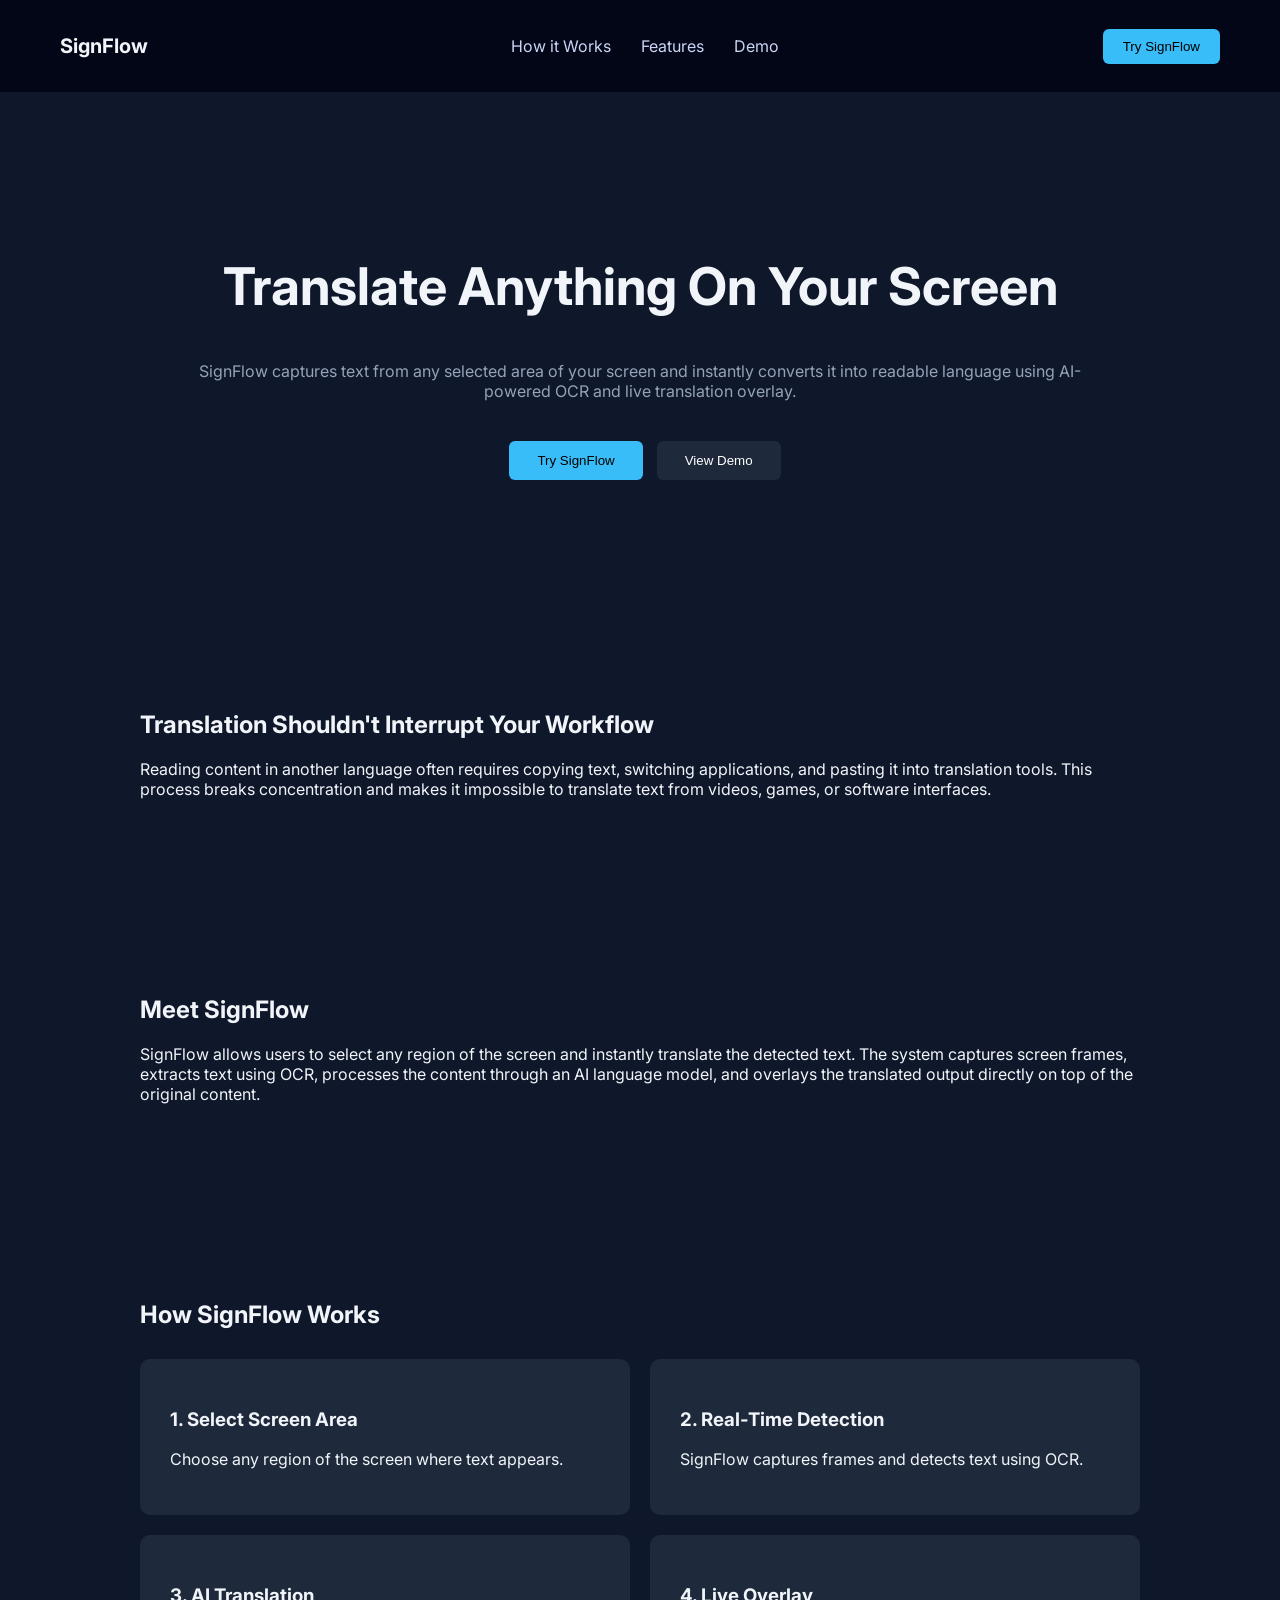
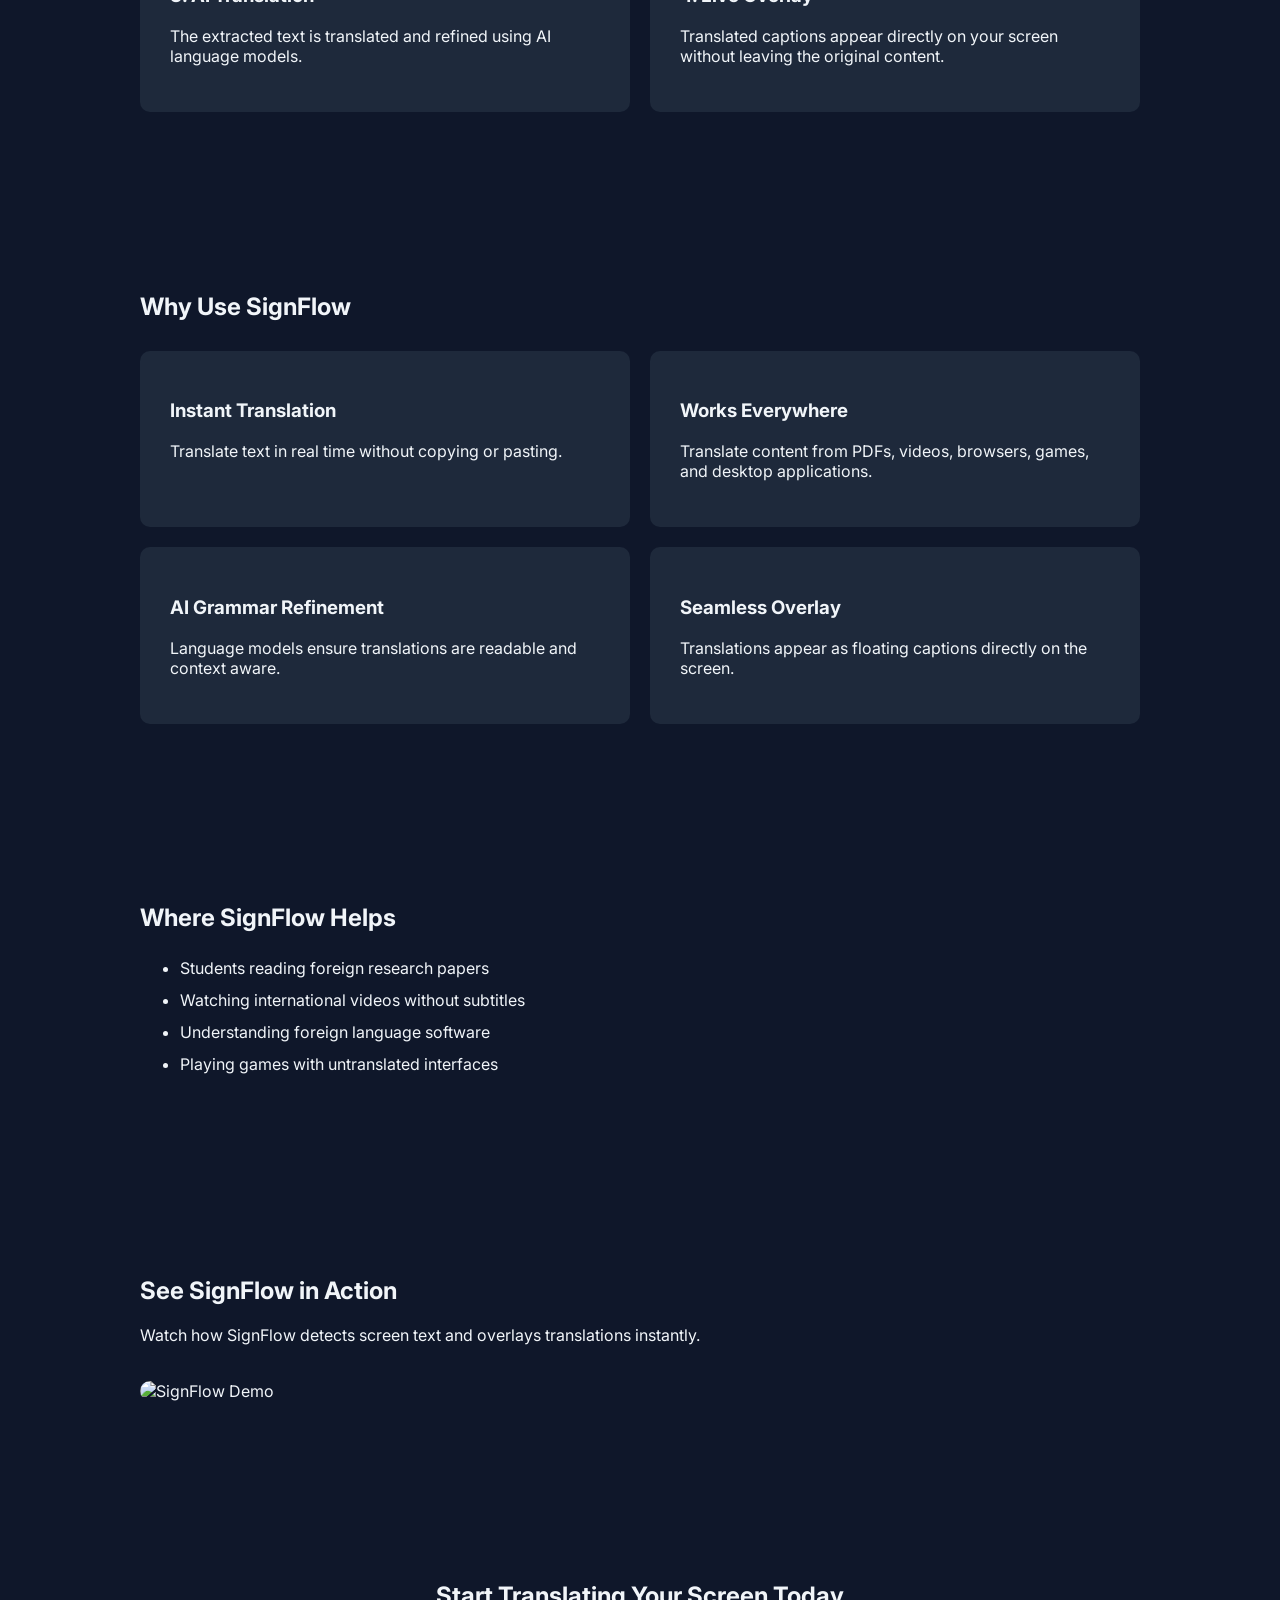
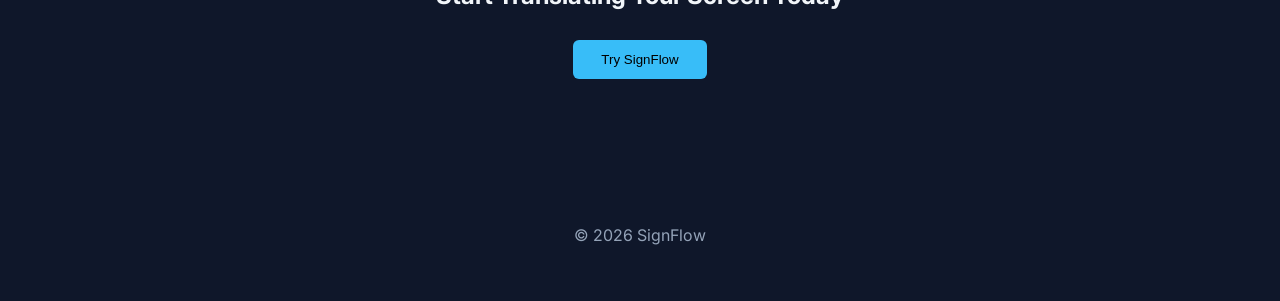
==== index.html @ b6eace69 "initial commit" ====
<!DOCTYPE html>
<html lang="en">

<head>

<meta charset="UTF-8">
<meta name="viewport" content="width=device-width, initial-scale=1.0">

<title>SignFlow | Screen Translation AI</title>

<link rel="stylesheet" href="style.css">

<link href="https://fonts.googleapis.com/css2?family=Inter:wght@300;400;600;700&display=swap" rel="stylesheet">

</head>

<body>

<!-- NAVBAR -->

<nav class="navbar">

<div class="logo">
SignFlow
</div>

<ul class="nav-links">

<li><a href="#how">How it Works</a></li>
<li><a href="#features">Features</a></li>
<li><a href="#demo">Demo</a></li>

</ul>

<button class="cta-nav">
Try SignFlow
</button>

</nav>



<!-- HERO -->

<section class="hero">

<h1>
Translate Anything On Your Screen
</h1>

<p>
SignFlow captures text from any selected area of your screen
and instantly converts it into readable language using
AI-powered OCR and live translation overlay.
</p>

<div class="hero-buttons">

<button class="primary-btn">
Try SignFlow
</button>

<button class="secondary-btn">
View Demo
</button>

</div>

</section>



<!-- PROBLEM -->

<section class="problem">

<h2>
Translation Shouldn't Interrupt Your Workflow
</h2>

<p>
Reading content in another language often requires copying text,
switching applications, and pasting it into translation tools.
This process breaks concentration and makes it impossible to
translate text from videos, games, or software interfaces.
</p>

</section>



<!-- SOLUTION -->

<section class="solution">

<h2>
Meet SignFlow
</h2>

<p>
SignFlow allows users to select any region of the screen and
instantly translate the detected text. The system captures
screen frames, extracts text using OCR, processes the content
through an AI language model, and overlays the translated
output directly on top of the original content.
</p>

</section>



<!-- HOW IT WORKS -->

<section id="how" class="workflow">

<h2>
How SignFlow Works
</h2>

<div class="workflow-grid">

<div class="card">

<h3>
1. Select Screen Area
</h3>

<p>
Choose any region of the screen where text appears.
</p>

</div>

<div class="card">

<h3>
2. Real-Time Detection
</h3>

<p>
SignFlow captures frames and detects text using OCR.
</p>

</div>

<div class="card">

<h3>
3. AI Translation
</h3>

<p>
The extracted text is translated and refined using
AI language models.
</p>

</div>

<div class="card">

<h3>
4. Live Overlay
</h3>

<p>
Translated captions appear directly on your screen
without leaving the original content.
</p>

</div>

</div>

</section>



<!-- FEATURES -->

<section id="features" class="features">

<h2>
Why Use SignFlow
</h2>

<div class="features-grid">

<div class="feature-card">

<h3>
Instant Translation
</h3>

<p>
Translate text in real time without copying or pasting.
</p>

</div>

<div class="feature-card">

<h3>
Works Everywhere
</h3>

<p>
Translate content from PDFs, videos, browsers,
games, and desktop applications.
</p>

</div>

<div class="feature-card">

<h3>
AI Grammar Refinement
</h3>

<p>
Language models ensure translations are readable
and context aware.
</p>

</div>

<div class="feature-card">

<h3>
Seamless Overlay
</h3>

<p>
Translations appear as floating captions
directly on the screen.
</p>

</div>

</div>

</section>



<!-- USE CASES -->

<section class="usecases">

<h2>
Where SignFlow Helps
</h2>

<ul>

<li>Students reading foreign research papers</li>

<li>Watching international videos without subtitles</li>

<li>Understanding foreign language software</li>

<li>Playing games with untranslated interfaces</li>

</ul>

</section>



<!-- DEMO -->

<section id="demo" class="demo">

<h2>
See SignFlow in Action
</h2>

<p>
Watch how SignFlow detects screen text and overlays
translations instantly.
</p>

<img src="assets/demo.gif" alt="SignFlow Demo">

</section>



<!-- CTA -->

<section class="cta">

<h2>
Start Translating Your Screen Today
</h2>

<button class="primary-btn">
Try SignFlow
</button>

</section>



<!-- FOOTER -->

<footer>

<p>
© 2026 SignFlow
</p>

</footer>


<script src="script.js"></script>

</body>
</html>
---- style.css ----
body{

margin:0;
font-family:Inter;
background:#0f172a;
color:#f1f5f9;

}


.navbar{

display:flex;
justify-content:space-between;
align-items:center;
padding:20px 60px;
background:#020617;

}


.logo{

font-weight:700;
font-size:20px;

}


.nav-links{

display:flex;
gap:30px;
list-style:none;

}


.nav-links a{

text-decoration:none;
color:#cbd5f5;

}


.cta-nav{

background:#38bdf8;
border:none;
padding:10px 20px;
border-radius:6px;

}


.hero{

text-align:center;
padding:120px 20px;
max-width:900px;
margin:auto;

}


.hero h1{

font-size:52px;

}


.hero p{

color:#94a3b8;
margin-top:20px;

}


.hero-buttons{

margin-top:30px;

}


.primary-btn{

background:#38bdf8;
border:none;
padding:12px 28px;
border-radius:6px;
margin:10px;
cursor:pointer;

}


.secondary-btn{

background:#1e293b;
border:none;
color:white;
padding:12px 28px;
border-radius:6px;

}


.problem,
.solution,
.workflow,
.features,
.usecases,
.demo,
.cta{

padding:80px 60px;
max-width:1000px;
margin:auto;

}


.workflow-grid,
.features-grid{

display:grid;
grid-template-columns:repeat(2,1fr);
gap:20px;
margin-top:30px;

}


.card,
.feature-card{

background:#1e293b;
padding:30px;
border-radius:10px;
transition:0.3s;

}


.card:hover,
.feature-card:hover{

transform:translateY(-8px);

}


.usecases ul{

line-height:2;

}


.demo img{

width:100%;
border-radius:10px;
margin-top:20px;

}


.cta{

text-align:center;

}


footer{

text-align:center;
padding:40px;
color:#94a3b8;

}
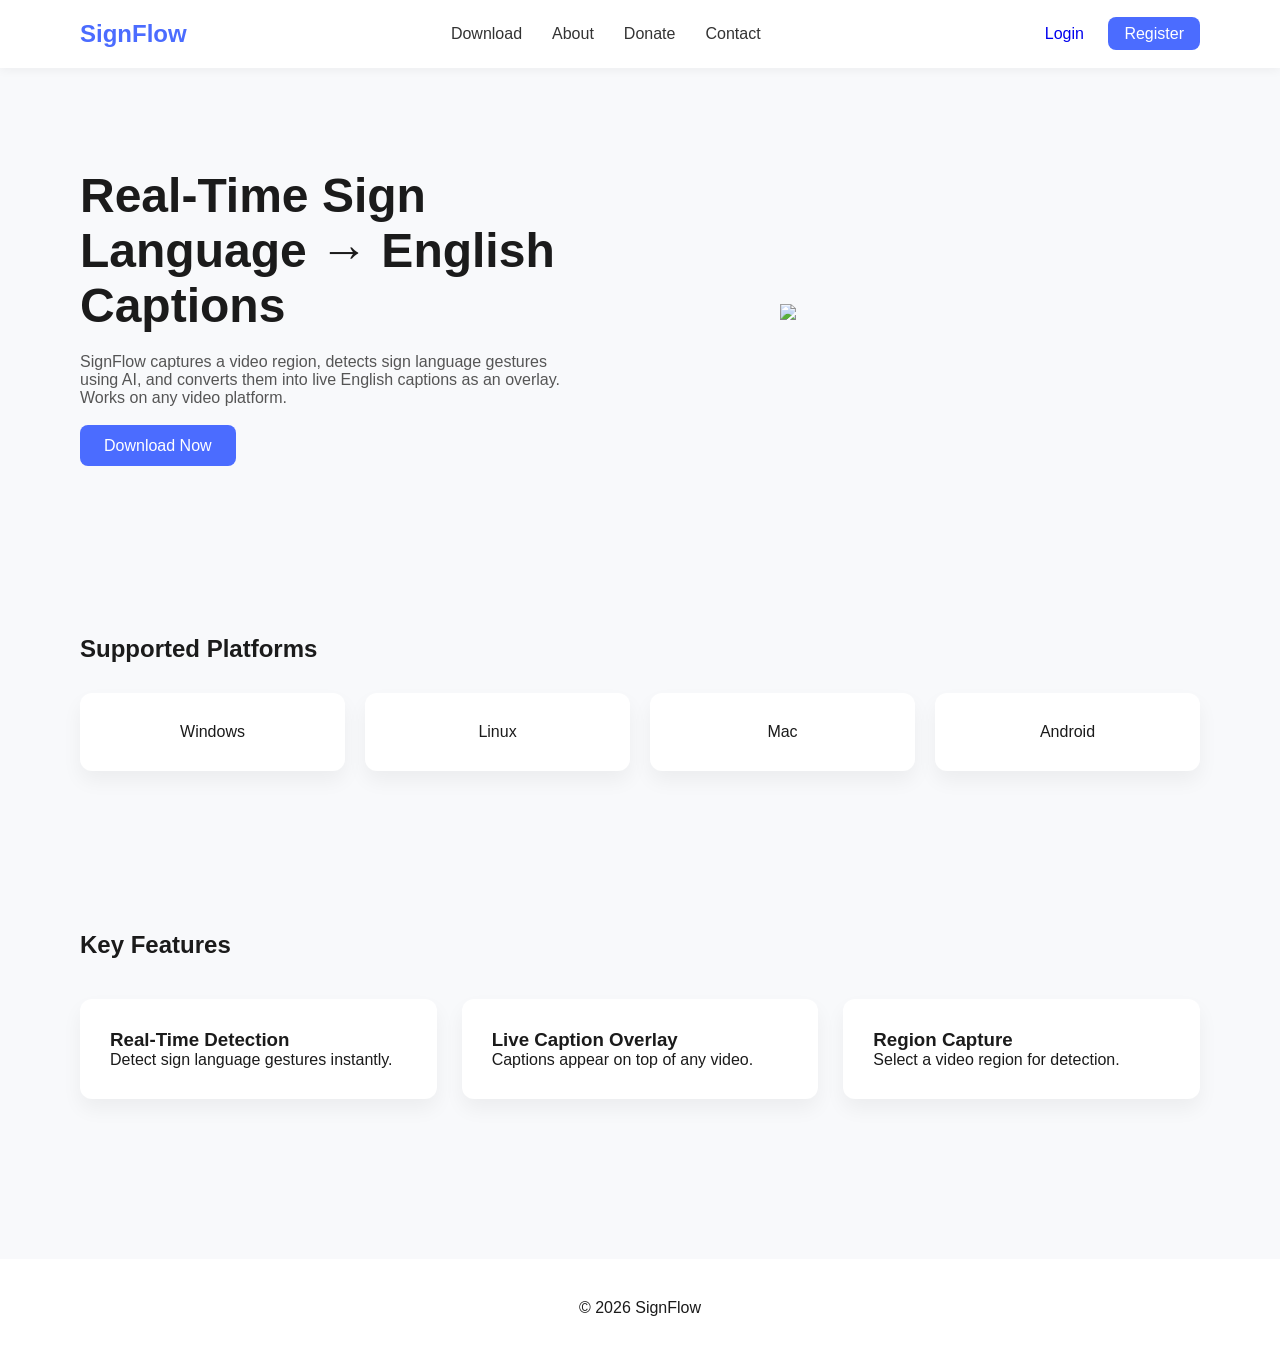
==== commit 0682620a: "updated theme" ====
--- a/index.html
+++ b/index.html
@@ -1,171 +1,100 @@
 <!DOCTYPE html>
-<html lang="en">
+<html>
 
 <head>
 
-<meta charset="UTF-8">
-<meta name="viewport" content="width=device-width, initial-scale=1.0">
-
-<title>SignFlow | Screen Translation AI</title>
+<title>SignFlow</title>
 
 <link rel="stylesheet" href="style.css">
-
-<link href="https://fonts.googleapis.com/css2?family=Inter:wght@300;400;600;700&display=swap" rel="stylesheet">
 
 </head>
 
 <body>
 
-<!-- NAVBAR -->
-
 <nav class="navbar">
 
-<div class="logo">
-SignFlow
-</div>
+<div class="logo">SignFlow</div>
 
 <ul class="nav-links">
 
-<li><a href="#how">How it Works</a></li>
-<li><a href="#features">Features</a></li>
-<li><a href="#demo">Demo</a></li>
+<li><a href="download.html">Download</a></li>
+<li><a href="about.html">About</a></li>
+<li><a href="donate.html">Donate</a></li>
+<li><a href="contact.html">Contact</a></li>
 
 </ul>
 
-<button class="cta-nav">
-Try SignFlow
-</button>
+<div class="auth-buttons">
+
+<a href="login.html">Login</a>
+<a class="register-btn" href="register.html">Register</a>
+
+</div>
 
 </nav>
 
 
-
-<!-- HERO -->
-
 <section class="hero">
 
-<h1>
-Translate Anything On Your Screen
-</h1>
+<div class="hero-text">
+
+<h1>Real-Time Sign Language → English Captions</h1>
 
 <p>
-SignFlow captures text from any selected area of your screen
-and instantly converts it into readable language using
-AI-powered OCR and live translation overlay.
+SignFlow captures a video region, detects sign language gestures using AI,
+and converts them into live English captions as an overlay.
+Works on any video platform.
 </p>
 
-<div class="hero-buttons">
+<a class="cta" href="download.html">Download Now</a>
 
-<button class="primary-btn">
-Try SignFlow
-</button>
+</div>
 
-<button class="secondary-btn">
-View Demo
-</button>
+<img src="assets/demo.gif">
+
+</section>
+
+
+<section class="section">
+
+<h2>Supported Platforms</h2>
+
+<div class="platform-grid">
+
+<div class="platform">Windows</div>
+<div class="platform">Linux</div>
+<div class="platform">Mac</div>
+<div class="platform">Android</div>
 
 </div>
 
 </section>
 
 
+<section class="section">
 
-<!-- PROBLEM -->
+<h2>Key Features</h2>
 
-<section class="problem">
-
-<h2>
-Translation Shouldn't Interrupt Your Workflow
-</h2>
-
-<p>
-Reading content in another language often requires copying text,
-switching applications, and pasting it into translation tools.
-This process breaks concentration and makes it impossible to
-translate text from videos, games, or software interfaces.
-</p>
-
-</section>
-
-
-
-<!-- SOLUTION -->
-
-<section class="solution">
-
-<h2>
-Meet SignFlow
-</h2>
-
-<p>
-SignFlow allows users to select any region of the screen and
-instantly translate the detected text. The system captures
-screen frames, extracts text using OCR, processes the content
-through an AI language model, and overlays the translated
-output directly on top of the original content.
-</p>
-
-</section>
-
-
-
-<!-- HOW IT WORKS -->
-
-<section id="how" class="workflow">
-
-<h2>
-How SignFlow Works
-</h2>
-
-<div class="workflow-grid">
+<div class="card-grid">
 
 <div class="card">
 
-<h3>
-1. Select Screen Area
-</h3>
-
-<p>
-Choose any region of the screen where text appears.
-</p>
+<h3>Real-Time Detection</h3>
+<p>Detect sign language gestures instantly.</p>
 
 </div>
 
 <div class="card">
 
-<h3>
-2. Real-Time Detection
-</h3>
-
-<p>
-SignFlow captures frames and detects text using OCR.
-</p>
+<h3>Live Caption Overlay</h3>
+<p>Captions appear on top of any video.</p>
 
 </div>
 
 <div class="card">
 
-<h3>
-3. AI Translation
-</h3>
-
-<p>
-The extracted text is translated and refined using
-AI language models.
-</p>
-
-</div>
-
-<div class="card">
-
-<h3>
-4. Live Overlay
-</h3>
-
-<p>
-Translated captions appear directly on your screen
-without leaving the original content.
-</p>
+<h3>Region Capture</h3>
+<p>Select a video region for detection.</p>
 
 </div>
 
@@ -174,145 +103,12 @@
 </section>
 
 
+<footer class="footer">
 
-<!-- FEATURES -->
-
-<section id="features" class="features">
-
-<h2>
-Why Use SignFlow
-</h2>
-
-<div class="features-grid">
-
-<div class="feature-card">
-
-<h3>
-Instant Translation
-</h3>
-
-<p>
-Translate text in real time without copying or pasting.
-</p>
-
-</div>
-
-<div class="feature-card">
-
-<h3>
-Works Everywhere
-</h3>
-
-<p>
-Translate content from PDFs, videos, browsers,
-games, and desktop applications.
-</p>
-
-</div>
-
-<div class="feature-card">
-
-<h3>
-AI Grammar Refinement
-</h3>
-
-<p>
-Language models ensure translations are readable
-and context aware.
-</p>
-
-</div>
-
-<div class="feature-card">
-
-<h3>
-Seamless Overlay
-</h3>
-
-<p>
-Translations appear as floating captions
-directly on the screen.
-</p>
-
-</div>
-
-</div>
-
-</section>
-
-
-
-<!-- USE CASES -->
-
-<section class="usecases">
-
-<h2>
-Where SignFlow Helps
-</h2>
-
-<ul>
-
-<li>Students reading foreign research papers</li>
-
-<li>Watching international videos without subtitles</li>
-
-<li>Understanding foreign language software</li>
-
-<li>Playing games with untranslated interfaces</li>
-
-</ul>
-
-</section>
-
-
-
-<!-- DEMO -->
-
-<section id="demo" class="demo">
-
-<h2>
-See SignFlow in Action
-</h2>
-
-<p>
-Watch how SignFlow detects screen text and overlays
-translations instantly.
-</p>
-
-<img src="assets/demo.gif" alt="SignFlow Demo">
-
-</section>
-
-
-
-<!-- CTA -->
-
-<section class="cta">
-
-<h2>
-Start Translating Your Screen Today
-</h2>
-
-<button class="primary-btn">
-Try SignFlow
-</button>
-
-</section>
-
-
-
-<!-- FOOTER -->
-
-<footer>
-
-<p>
-© 2026 SignFlow
-</p>
+<p>© 2026 SignFlow</p>
 
 </footer>
 
+</body>
 
-<script src="script.js"></script>
-
-</body>
 </html>
--- a/style.css
+++ b/style.css
@@ -1,186 +1,149 @@
-body{
-
+*{
 margin:0;
-font-family:Inter;
-background:#0f172a;
-color:#f1f5f9;
-
+padding:0;
+box-sizing:border-box;
+font-family:'Segoe UI',sans-serif;
 }
 
+body{
+background:#f8f9fb;
+color:#1b1b1b;
+}
 
 .navbar{
-
 display:flex;
 justify-content:space-between;
 align-items:center;
-padding:20px 60px;
-background:#020617;
-
+padding:20px 80px;
+background:white;
+box-shadow:0 2px 10px rgba(0,0,0,0.05);
 }
 
-
 .logo{
-
+font-size:24px;
 font-weight:700;
-font-size:20px;
-
+color:#4b6cff;
 }
 
-
 .nav-links{
-
 display:flex;
 gap:30px;
 list-style:none;
-
 }
 
-
 .nav-links a{
-
 text-decoration:none;
-color:#cbd5f5;
-
+color:#333;
+font-weight:500;
 }
 
-
-.cta-nav{
-
-background:#38bdf8;
-border:none;
-padding:10px 20px;
-border-radius:6px;
-
+.auth-buttons a{
+margin-left:20px;
+text-decoration:none;
 }
 
+.register-btn{
+background:#4b6cff;
+padding:8px 16px;
+color:white;
+border-radius:8px;
+}
 
 .hero{
-
-text-align:center;
-padding:120px 20px;
-max-width:900px;
-margin:auto;
-
+display:flex;
+justify-content:space-between;
+align-items:center;
+padding:100px 80px;
 }
 
-
-.hero h1{
-
-font-size:52px;
-
+.hero-text{
+max-width:500px;
 }
 
-
-.hero p{
-
-color:#94a3b8;
-margin-top:20px;
-
+.hero-text h1{
+font-size:48px;
+margin-bottom:20px;
 }
 
-
-.hero-buttons{
-
-margin-top:30px;
-
+.hero-text p{
+color:#555;
+margin-bottom:30px;
 }
 
-
-.primary-btn{
-
-background:#38bdf8;
-border:none;
-padding:12px 28px;
-border-radius:6px;
-margin:10px;
-cursor:pointer;
-
+.cta{
+background:#4b6cff;
+color:white;
+padding:12px 24px;
+border-radius:8px;
+text-decoration:none;
 }
 
-
-.secondary-btn{
-
-background:#1e293b;
-border:none;
-color:white;
-padding:12px 28px;
-border-radius:6px;
-
+.hero img{
+width:420px;
 }
 
-
-.problem,
-.solution,
-.workflow,
-.features,
-.usecases,
-.demo,
-.cta{
-
-padding:80px 60px;
-max-width:1000px;
-margin:auto;
-
+.section{
+padding:80px;
 }
 
-
-.workflow-grid,
-.features-grid{
-
+.platform-grid{
 display:grid;
-grid-template-columns:repeat(2,1fr);
+grid-template-columns:repeat(4,1fr);
 gap:20px;
 margin-top:30px;
-
 }
 
-
-.card,
-.feature-card{
-
-background:#1e293b;
+.platform{
+background:white;
 padding:30px;
-border-radius:10px;
-transition:0.3s;
-
+text-align:center;
+border-radius:12px;
+box-shadow:0 10px 20px rgba(0,0,0,0.05);
 }
 
-
-.card:hover,
-.feature-card:hover{
-
-transform:translateY(-8px);
-
+.card-grid{
+display:grid;
+grid-template-columns:repeat(3,1fr);
+gap:25px;
+margin-top:40px;
 }
 
-
-.usecases ul{
-
-line-height:2;
-
+.card{
+background:white;
+padding:30px;
+border-radius:12px;
+box-shadow:0 10px 20px rgba(0,0,0,0.05);
 }
 
-
-.demo img{
-
-width:100%;
-border-radius:10px;
-margin-top:20px;
-
+.footer{
+padding:40px;
+text-align:center;
+background:white;
+margin-top:80px;
 }
 
-
-.cta{
-
-text-align:center;
-
+.form-container{
+max-width:400px;
+margin:auto;
+padding:60px;
+background:white;
+border-radius:12px;
+box-shadow:0 10px 20px rgba(0,0,0,0.05);
 }
 
+input, textarea{
+width:100%;
+padding:12px;
+margin:10px 0;
+border:1px solid #ddd;
+border-radius:6px;
+}
 
-footer{
-
-text-align:center;
-padding:40px;
-color:#94a3b8;
-
+button{
+padding:12px;
+background:#4b6cff;
+color:white;
+border:none;
+border-radius:6px;
+cursor:pointer;
 }
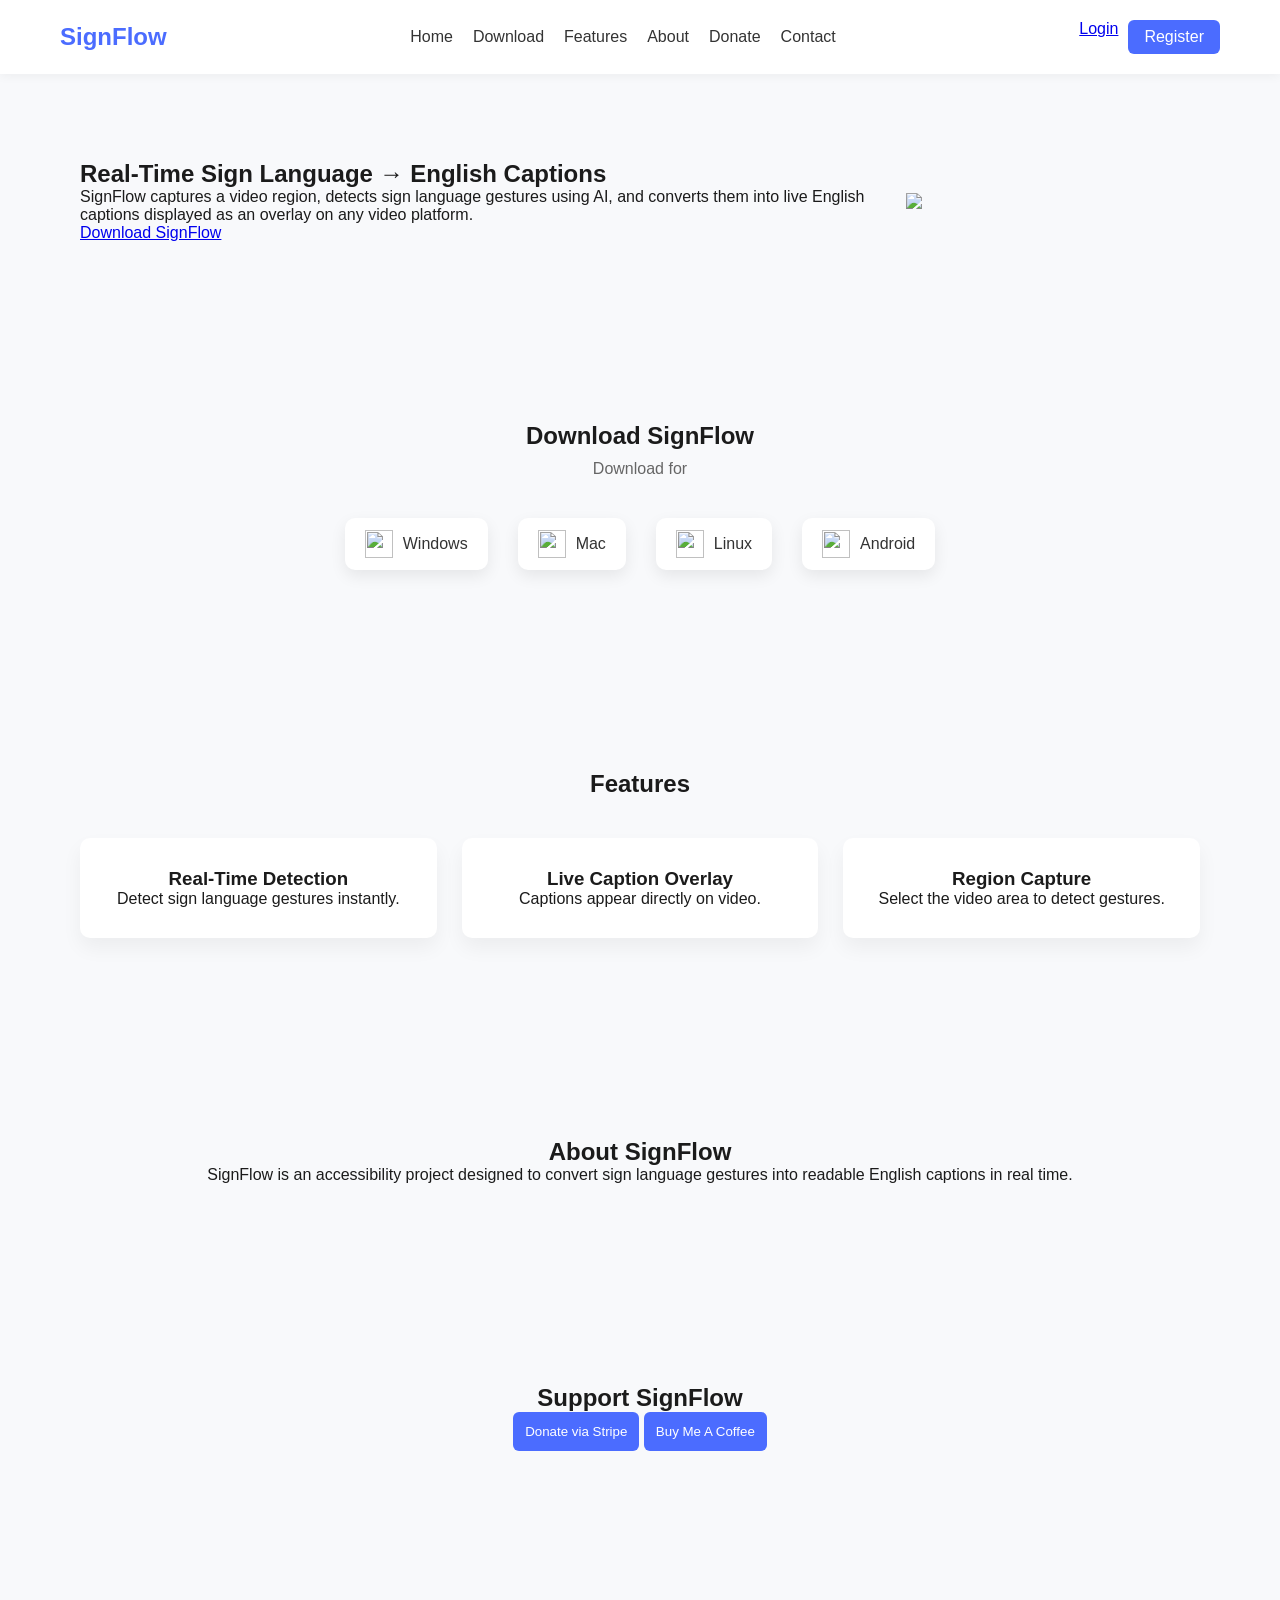
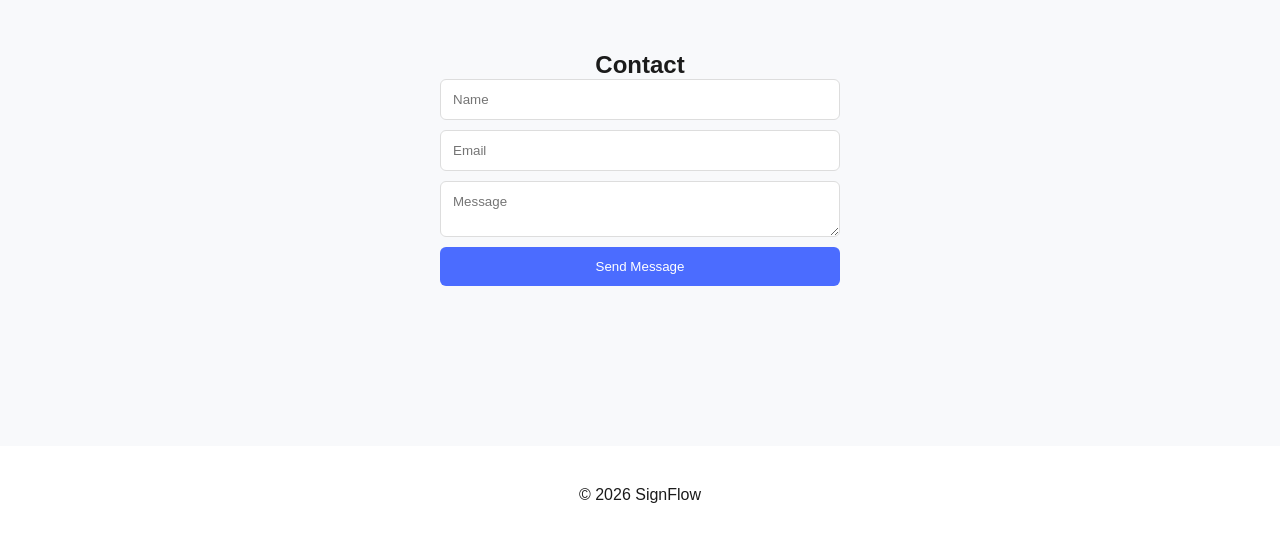
==== commit a24d1dbb: "minimal info" ====
--- a/index.html
+++ b/index.html
@@ -1,8 +1,11 @@
 <!DOCTYPE html>
-<html>
+<html lang="en">
 
 <head>
 
+<meta charset="UTF-8">
+<meta name="viewport" content="width=device-width, initial-scale=1.0">
+
 <title>SignFlow</title>
 
 <link rel="stylesheet" href="style.css">
@@ -17,24 +20,27 @@
 
 <ul class="nav-links">
 
-<li><a href="download.html">Download</a></li>
-<li><a href="about.html">About</a></li>
-<li><a href="donate.html">Donate</a></li>
-<li><a href="contact.html">Contact</a></li>
+<li><a href="#home">Home</a></li>
+<li><a href="#download">Download</a></li>
+<li><a href="#features">Features</a></li>
+<li><a href="#about">About</a></li>
+<li><a href="#donate">Donate</a></li>
+<li><a href="#contact">Contact</a></li>
 
 </ul>
 
 <div class="auth-buttons">
 
 <a href="login.html">Login</a>
-<a class="register-btn" href="register.html">Register</a>
+<a class="register-highlight" href="login.html">Register</a>
 
 </div>
 
 </nav>
 
 
-<section class="hero">
+
+<section id="home" class="hero">
 
 <div class="hero-text">
 
@@ -42,38 +48,69 @@
 
 <p>
 SignFlow captures a video region, detects sign language gestures using AI,
-and converts them into live English captions as an overlay.
-Works on any video platform.
+and converts them into live English captions displayed as an overlay
+on any video platform.
 </p>
 
-<a class="cta" href="download.html">Download Now</a>
-
-</div>
-
-<img src="assets/demo.gif">
-
-</section>
-
-
-<section class="section">
-
-<h2>Supported Platforms</h2>
-
-<div class="platform-grid">
-
-<div class="platform">Windows</div>
-<div class="platform">Linux</div>
-<div class="platform">Mac</div>
-<div class="platform">Android</div>
-
-</div>
-
-</section>
-
-
-<section class="section">
-
-<h2>Key Features</h2>
+<a class="cta" href="#download">Download SignFlow</a>
+
+</div>
+
+<img src="./assets/demo.gif">
+
+</section>
+
+
+
+<section id="download" class="section download-section">
+
+<h2>Download SignFlow</h2>
+
+<p class="download-subtitle">Download for</p>
+
+<div class="platform-buttons">
+
+<a class="platform-btn">
+
+<img src="./assets/windows.png">
+
+<span>Windows</span>
+
+</a>
+
+<a class="platform-btn">
+
+<img src="./assets/mac.png">
+
+<span>Mac</span>
+
+</a>
+
+<a class="platform-btn">
+
+<img src="./assets/linux.png">
+
+<span>Linux</span>
+
+</a>
+
+<a class="platform-btn">
+
+<img src="./assets/android.png">
+
+<span>Android</span>
+
+</a>
+
+</div>
+
+</section>
+
+
+
+<section id="features" class="section">
+
+<h2>Features</h2>
 
 <div class="card-grid">
 
@@ -87,20 +124,66 @@
 <div class="card">
 
 <h3>Live Caption Overlay</h3>
-<p>Captions appear on top of any video.</p>
+<p>Captions appear directly on video.</p>
 
 </div>
 
 <div class="card">
 
 <h3>Region Capture</h3>
-<p>Select a video region for detection.</p>
-
-</div>
-
-</div>
-
-</section>
+<p>Select the video area to detect gestures.</p>
+
+</div>
+
+</div>
+
+</section>
+
+
+
+<section id="about" class="section">
+
+<h2>About SignFlow</h2>
+
+<p>
+SignFlow is an accessibility project designed to convert sign language gestures
+into readable English captions in real time.
+</p>
+
+</section>
+
+
+
+<section id="donate" class="section">
+
+<h2>Support SignFlow</h2>
+
+<button>Donate via Stripe</button>
+
+<button>Buy Me A Coffee</button>
+
+</section>
+
+
+
+<section id="contact" class="section">
+
+<h2>Contact</h2>
+
+<form class="contact-form">
+
+<input type="text" placeholder="Name">
+
+<input type="email" placeholder="Email">
+
+<textarea placeholder="Message"></textarea>
+
+<button>Send Message</button>
+
+</form>
+
+</section>
+
 
 
 <footer class="footer">
@@ -109,6 +192,9 @@
 
 </footer>
 
+
+
+<script src="script.js"></script>
+
 </body>
-
 </html>
--- a/style.css
+++ b/style.css
@@ -2,7 +2,7 @@
 margin:0;
 padding:0;
 box-sizing:border-box;
-font-family:'Segoe UI',sans-serif;
+font-family:Arial;
 }
 
 body{
@@ -11,71 +11,52 @@
 }
 
 .navbar{
+position:fixed;
+top:0;
+width:100%;
 display:flex;
 justify-content:space-between;
 align-items:center;
-padding:20px 80px;
+padding:20px 60px;
 background:white;
 box-shadow:0 2px 10px rgba(0,0,0,0.05);
 }
 
 .logo{
 font-size:24px;
-font-weight:700;
+font-weight:bold;
 color:#4b6cff;
 }
 
 .nav-links{
 display:flex;
-gap:30px;
+gap:20px;
 list-style:none;
 }
 
 .nav-links a{
 text-decoration:none;
 color:#333;
-font-weight:500;
 }
 
-.auth-buttons a{
-margin-left:20px;
-text-decoration:none;
+.auth-buttons{
+display:flex;
+gap:10px;
 }
 
-.register-btn{
+.register-highlight{
 background:#4b6cff;
+color:white;
 padding:8px 16px;
-color:white;
-border-radius:8px;
+border-radius:6px;
+text-decoration:none;
 }
 
 .hero{
 display:flex;
 justify-content:space-between;
 align-items:center;
-padding:100px 80px;
-}
-
-.hero-text{
-max-width:500px;
-}
-
-.hero-text h1{
-font-size:48px;
-margin-bottom:20px;
-}
-
-.hero-text p{
-color:#555;
-margin-bottom:30px;
-}
-
-.cta{
-background:#4b6cff;
-color:white;
-padding:12px 24px;
-border-radius:8px;
-text-decoration:none;
+padding:160px 80px 80px;
 }
 
 .hero img{
@@ -83,23 +64,50 @@
 }
 
 .section{
-padding:80px;
+padding:100px 80px;
+text-align:center;
 }
 
-.platform-grid{
-display:grid;
-grid-template-columns:repeat(4,1fr);
-gap:20px;
-margin-top:30px;
+.download-subtitle{
+margin-top:10px;
+color:#666;
 }
 
-.platform{
+/* PLATFORM BUTTONS */
+
+.platform-buttons{
+display:flex;
+justify-content:center;
+gap:30px;
+margin-top:40px;
+flex-wrap:wrap;
+}
+
+.platform-btn{
+display:flex;
+align-items:center;
+gap:10px;
+padding:12px 20px;
 background:white;
-padding:30px;
-text-align:center;
-border-radius:12px;
-box-shadow:0 10px 20px rgba(0,0,0,0.05);
+border-radius:10px;
+box-shadow:0 6px 16px rgba(0,0,0,0.08);
+cursor:pointer;
+transition:0.3s;
+text-decoration:none;
+color:#333;
 }
+
+.platform-btn img{
+width:28px;
+height:28px;
+}
+
+.platform-btn:hover{
+transform:translateY(-3px);
+box-shadow:0 10px 20px rgba(0,0,0,0.12);
+}
+
+/* FEATURES */
 
 .card-grid{
 display:grid;
@@ -111,30 +119,20 @@
 .card{
 background:white;
 padding:30px;
-border-radius:12px;
+border-radius:10px;
 box-shadow:0 10px 20px rgba(0,0,0,0.05);
 }
 
-.footer{
-padding:40px;
-text-align:center;
-background:white;
-margin-top:80px;
+.contact-form{
+max-width:400px;
+margin:auto;
+display:flex;
+flex-direction:column;
+gap:10px;
 }
 
-.form-container{
-max-width:400px;
-margin:auto;
-padding:60px;
-background:white;
-border-radius:12px;
-box-shadow:0 10px 20px rgba(0,0,0,0.05);
-}
-
-input, textarea{
-width:100%;
+input,textarea{
 padding:12px;
-margin:10px 0;
 border:1px solid #ddd;
 border-radius:6px;
 }
@@ -146,4 +144,11 @@
 border:none;
 border-radius:6px;
 cursor:pointer;
+}
+
+.footer{
+text-align:center;
+padding:40px;
+background:white;
+margin-top:60px;
 }
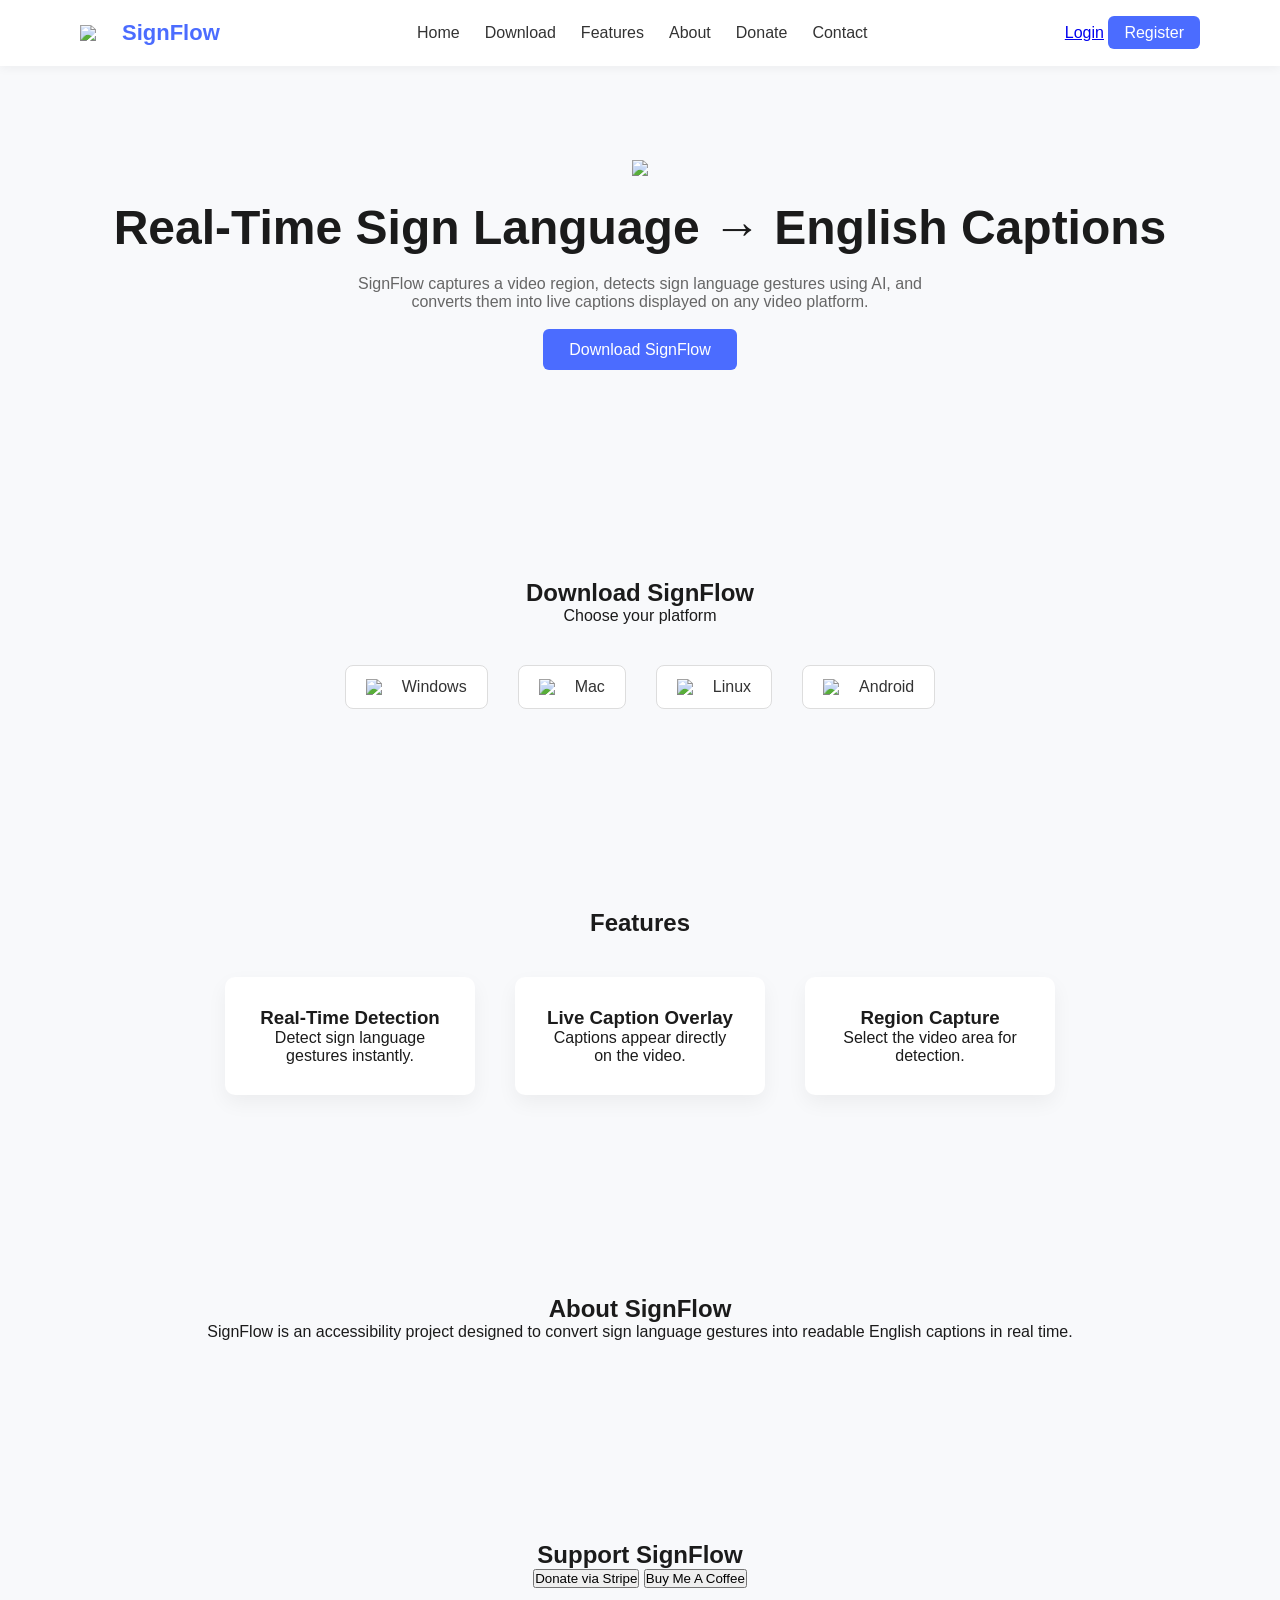
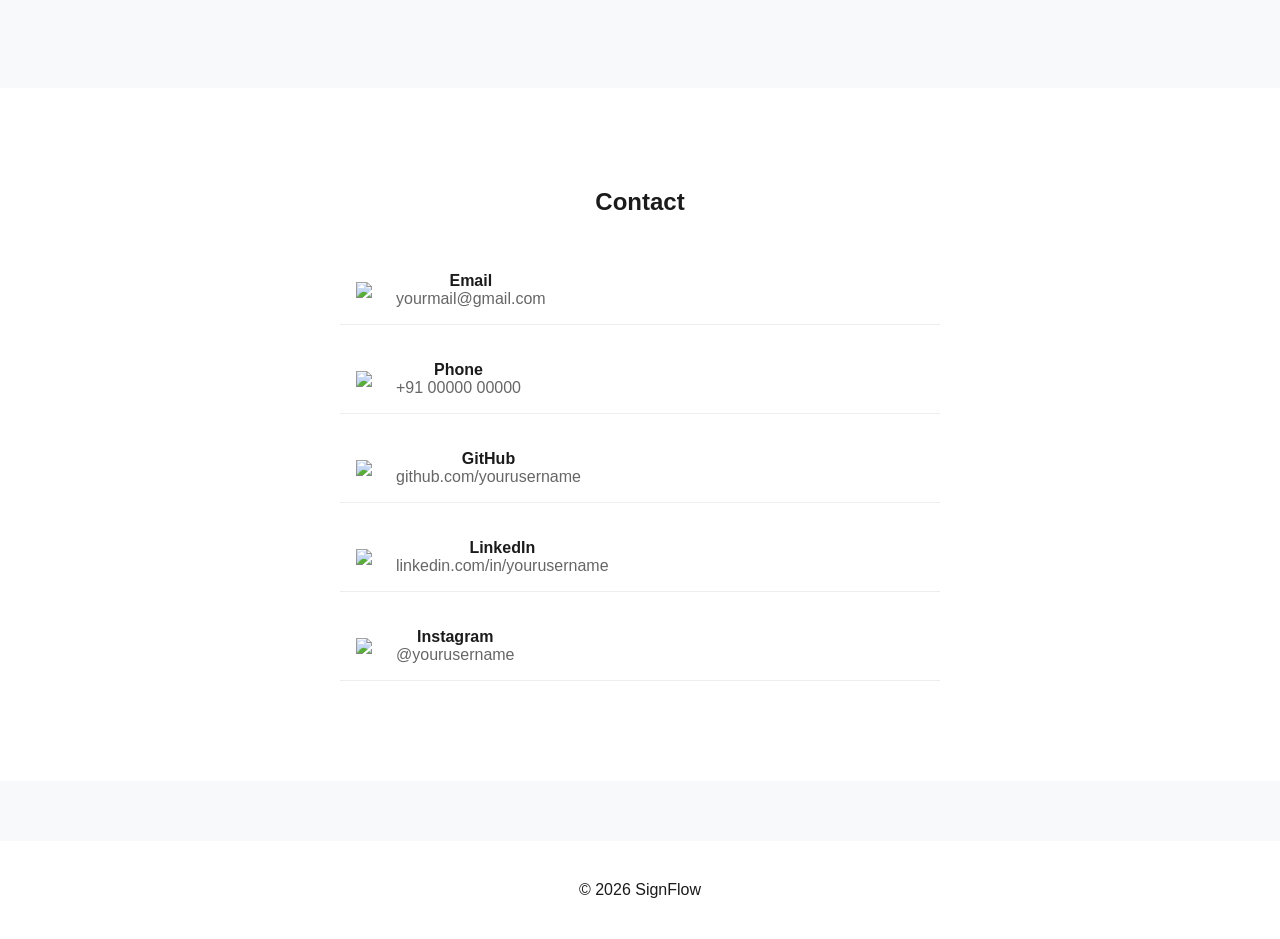
==== commit 7959f86b: "ui enchanced" ====
--- a/index.html
+++ b/index.html
@@ -16,24 +16,23 @@
 
 <nav class="navbar">
 
-<div class="logo">SignFlow</div>
+<div class="logo-container">
+<img src="assets/signflow-logo.png" class="logo-img">
+<span class="logo-text">SignFlow</span>
+</div>
 
 <ul class="nav-links">
-
 <li><a href="#home">Home</a></li>
 <li><a href="#download">Download</a></li>
 <li><a href="#features">Features</a></li>
 <li><a href="#about">About</a></li>
 <li><a href="#donate">Donate</a></li>
 <li><a href="#contact">Contact</a></li>
-
 </ul>
 
 <div class="auth-buttons">
-
 <a href="login.html">Login</a>
-<a class="register-highlight" href="login.html">Register</a>
-
+<a class="register-btn" href="login.html">Register</a>
 </div>
 
 </nav>
@@ -42,97 +41,78 @@
 
 <section id="home" class="hero">
 
-<div class="hero-text">
+<img src="assets/signflow-logo.png" class="hero-logo">
 
 <h1>Real-Time Sign Language → English Captions</h1>
 
 <p>
 SignFlow captures a video region, detects sign language gestures using AI,
-and converts them into live English captions displayed as an overlay
-on any video platform.
+and converts them into live captions displayed on any video platform.
 </p>
 
 <a class="cta" href="#download">Download SignFlow</a>
 
-</div>
-
-<img src="./assets/demo.gif">
-
-</section>
-
-
-
-<section id="download" class="section download-section">
+</section>
+
+
+
+<!-- DOWNLOAD SECTION -->
+
+<section id="download" class="download-section">
 
 <h2>Download SignFlow</h2>
 
-<p class="download-subtitle">Download for</p>
-
-<div class="platform-buttons">
-
-<a class="platform-btn">
-
-<img src="./assets/windows.png">
-
+<p class="subtitle">Choose your platform</p>
+
+<div class="download-row">
+
+<a class="download-btn">
+<img src="https://cdn.simpleicons.org/windows/0078D6">
 <span>Windows</span>
-
-</a>
-
-<a class="platform-btn">
-
-<img src="./assets/mac.png">
-
+</a>
+
+<a class="download-btn">
+<img src="https://cdn.simpleicons.org/apple/000000">
 <span>Mac</span>
-
-</a>
-
-<a class="platform-btn">
-
-<img src="./assets/linux.png">
-
+</a>
+
+<a class="download-btn">
+<img src="https://cdn.simpleicons.org/linux/FCC624">
 <span>Linux</span>
-
-</a>
-
-<a class="platform-btn">
-
-<img src="./assets/android.png">
-
+</a>
+
+<a class="download-btn">
+<img src="https://cdn.simpleicons.org/android/3DDC84">
 <span>Android</span>
-
-</a>
-
-</div>
-
-</section>
-
-
+</a>
+
+</div>
+
+</section>
+
+
+
+<!-- FEATURES -->
 
 <section id="features" class="section">
 
 <h2>Features</h2>
 
-<div class="card-grid">
-
-<div class="card">
-
+<div class="features">
+
+<div class="feature">
 <h3>Real-Time Detection</h3>
 <p>Detect sign language gestures instantly.</p>
-
-</div>
-
-<div class="card">
-
+</div>
+
+<div class="feature">
 <h3>Live Caption Overlay</h3>
-<p>Captions appear directly on video.</p>
-
-</div>
-
-<div class="card">
-
+<p>Captions appear directly on the video.</p>
+</div>
+
+<div class="feature">
 <h3>Region Capture</h3>
-<p>Select the video area to detect gestures.</p>
-
+<p>Select the video area for detection.</p>
 </div>
 
 </div>
@@ -146,8 +126,8 @@
 <h2>About SignFlow</h2>
 
 <p>
-SignFlow is an accessibility project designed to convert sign language gestures
-into readable English captions in real time.
+SignFlow is an accessibility project designed to convert sign language
+gestures into readable English captions in real time.
 </p>
 
 </section>
@@ -159,34 +139,67 @@
 <h2>Support SignFlow</h2>
 
 <button>Donate via Stripe</button>
-
 <button>Buy Me A Coffee</button>
 
 </section>
 
 
 
-<section id="contact" class="section">
+<!-- CONTACT SECTION -->
+
+<section id="contact" class="section contact-section">
 
 <h2>Contact</h2>
 
-<form class="contact-form">
-
-<input type="text" placeholder="Name">
-
-<input type="email" placeholder="Email">
-
-<textarea placeholder="Message"></textarea>
-
-<button>Send Message</button>
-
-</form>
-
-</section>
-
-
-
-<footer class="footer">
+<div class="contact-info">
+
+<div class="contact-item">
+<img src="https://cdn.simpleicons.org/gmail">
+<div>
+<h4>Email</h4>
+<p>yourmail@gmail.com</p>
+</div>
+</div>
+
+<div class="contact-item">
+<img src="https://cdn.simpleicons.org/phone">
+<div>
+<h4>Phone</h4>
+<p>+91 00000 00000</p>
+</div>
+</div>
+
+<div class="contact-item">
+<img src="https://cdn.simpleicons.org/github">
+<div>
+<h4>GitHub</h4>
+<p>github.com/yourusername</p>
+</div>
+</div>
+
+<div class="contact-item">
+<img src="https://cdn.simpleicons.org/linkedin">
+<div>
+<h4>LinkedIn</h4>
+<p>linkedin.com/in/yourusername</p>
+</div>
+</div>
+
+<div class="contact-item">
+<img src="https://cdn.simpleicons.org/instagram">
+<div>
+<h4>Instagram</h4>
+<p>@yourusername</p>
+</div>
+</div>
+
+</div>
+
+</section>
+
+
+
+<footer>
 
 <p>© 2026 SignFlow</p>
 
--- a/style.css
+++ b/style.css
@@ -10,6 +10,8 @@
 color:#1b1b1b;
 }
 
+/* NAVBAR */
+
 .navbar{
 position:fixed;
 top:0;
@@ -17,20 +19,30 @@
 display:flex;
 justify-content:space-between;
 align-items:center;
-padding:20px 60px;
+padding:20px 80px;
 background:white;
 box-shadow:0 2px 10px rgba(0,0,0,0.05);
 }
 
-.logo{
-font-size:24px;
+.logo-container{
+display:flex;
+align-items:center;
+gap:10px;
+}
+
+.logo-img{
+width:32px;
+}
+
+.logo-text{
+font-size:22px;
 font-weight:bold;
 color:#4b6cff;
 }
 
 .nav-links{
 display:flex;
-gap:20px;
+gap:25px;
 list-style:none;
 }
 
@@ -39,12 +51,7 @@
 color:#333;
 }
 
-.auth-buttons{
-display:flex;
-gap:10px;
-}
-
-.register-highlight{
+.register-btn{
 background:#4b6cff;
 color:white;
 padding:8px 16px;
@@ -52,30 +59,46 @@
 text-decoration:none;
 }
 
+/* HERO */
+
 .hero{
-display:flex;
-justify-content:space-between;
-align-items:center;
-padding:160px 80px 80px;
-}
-
-.hero img{
-width:420px;
-}
-
-.section{
-padding:100px 80px;
+padding:160px 80px 120px;
 text-align:center;
 }
 
-.download-subtitle{
-margin-top:10px;
-color:#666;
+.hero-logo{
+width:80px;
+margin-bottom:20px;
 }
 
-/* PLATFORM BUTTONS */
+.hero h1{
+font-size:48px;
+margin-bottom:20px;
+}
 
-.platform-buttons{
+.hero p{
+max-width:600px;
+margin:auto;
+color:#666;
+margin-bottom:30px;
+}
+
+.cta{
+background:#4b6cff;
+color:white;
+padding:12px 26px;
+border-radius:6px;
+text-decoration:none;
+}
+
+/* DOWNLOAD */
+
+.download-section{
+text-align:center;
+padding:100px 40px;
+}
+
+.download-row{
 display:flex;
 justify-content:center;
 gap:30px;
@@ -83,70 +106,89 @@
 flex-wrap:wrap;
 }
 
-.platform-btn{
+.download-btn{
 display:flex;
 align-items:center;
-gap:10px;
+gap:12px;
 padding:12px 20px;
+border-radius:8px;
+border:1px solid #ddd;
 background:white;
-border-radius:10px;
-box-shadow:0 6px 16px rgba(0,0,0,0.08);
-cursor:pointer;
-transition:0.3s;
 text-decoration:none;
 color:#333;
+font-weight:500;
+transition:0.2s;
 }
 
-.platform-btn img{
-width:28px;
-height:28px;
+.download-btn img{
+width:24px;
 }
 
-.platform-btn:hover{
-transform:translateY(-3px);
-box-shadow:0 10px 20px rgba(0,0,0,0.12);
+.download-btn:hover{
+background:#4b6cff;
+color:white;
+border-color:#4b6cff;
 }
 
 /* FEATURES */
 
-.card-grid{
-display:grid;
-grid-template-columns:repeat(3,1fr);
-gap:25px;
-margin-top:40px;
+.section{
+padding:100px 80px;
+text-align:center;
 }
 
-.card{
+.features{
+display:flex;
+justify-content:center;
+gap:40px;
+margin-top:40px;
+flex-wrap:wrap;
+}
+
+.feature{
 background:white;
 padding:30px;
 border-radius:10px;
-box-shadow:0 10px 20px rgba(0,0,0,0.05);
+box-shadow:0 8px 20px rgba(0,0,0,0.05);
+max-width:250px;
 }
 
-.contact-form{
-max-width:400px;
+/* CONTACT */
+
+.contact-section{
+background:white;
+}
+
+.contact-info{
+max-width:600px;
 margin:auto;
+margin-top:40px;
 display:flex;
 flex-direction:column;
-gap:10px;
+gap:20px;
 }
 
-input,textarea{
-padding:12px;
-border:1px solid #ddd;
-border-radius:6px;
+.contact-item{
+display:flex;
+align-items:center;
+gap:16px;
+padding:16px;
+border-bottom:1px solid #eee;
 }
 
-button{
-padding:12px;
-background:#4b6cff;
-color:white;
-border:none;
-border-radius:6px;
-cursor:pointer;
+.contact-item img{
+width:24px;
 }
 
-.footer{
+.contact-item h4{
+font-size:16px;
+}
+
+.contact-item p{
+color:#666;
+}
+
+footer{
 text-align:center;
 padding:40px;
 background:white;
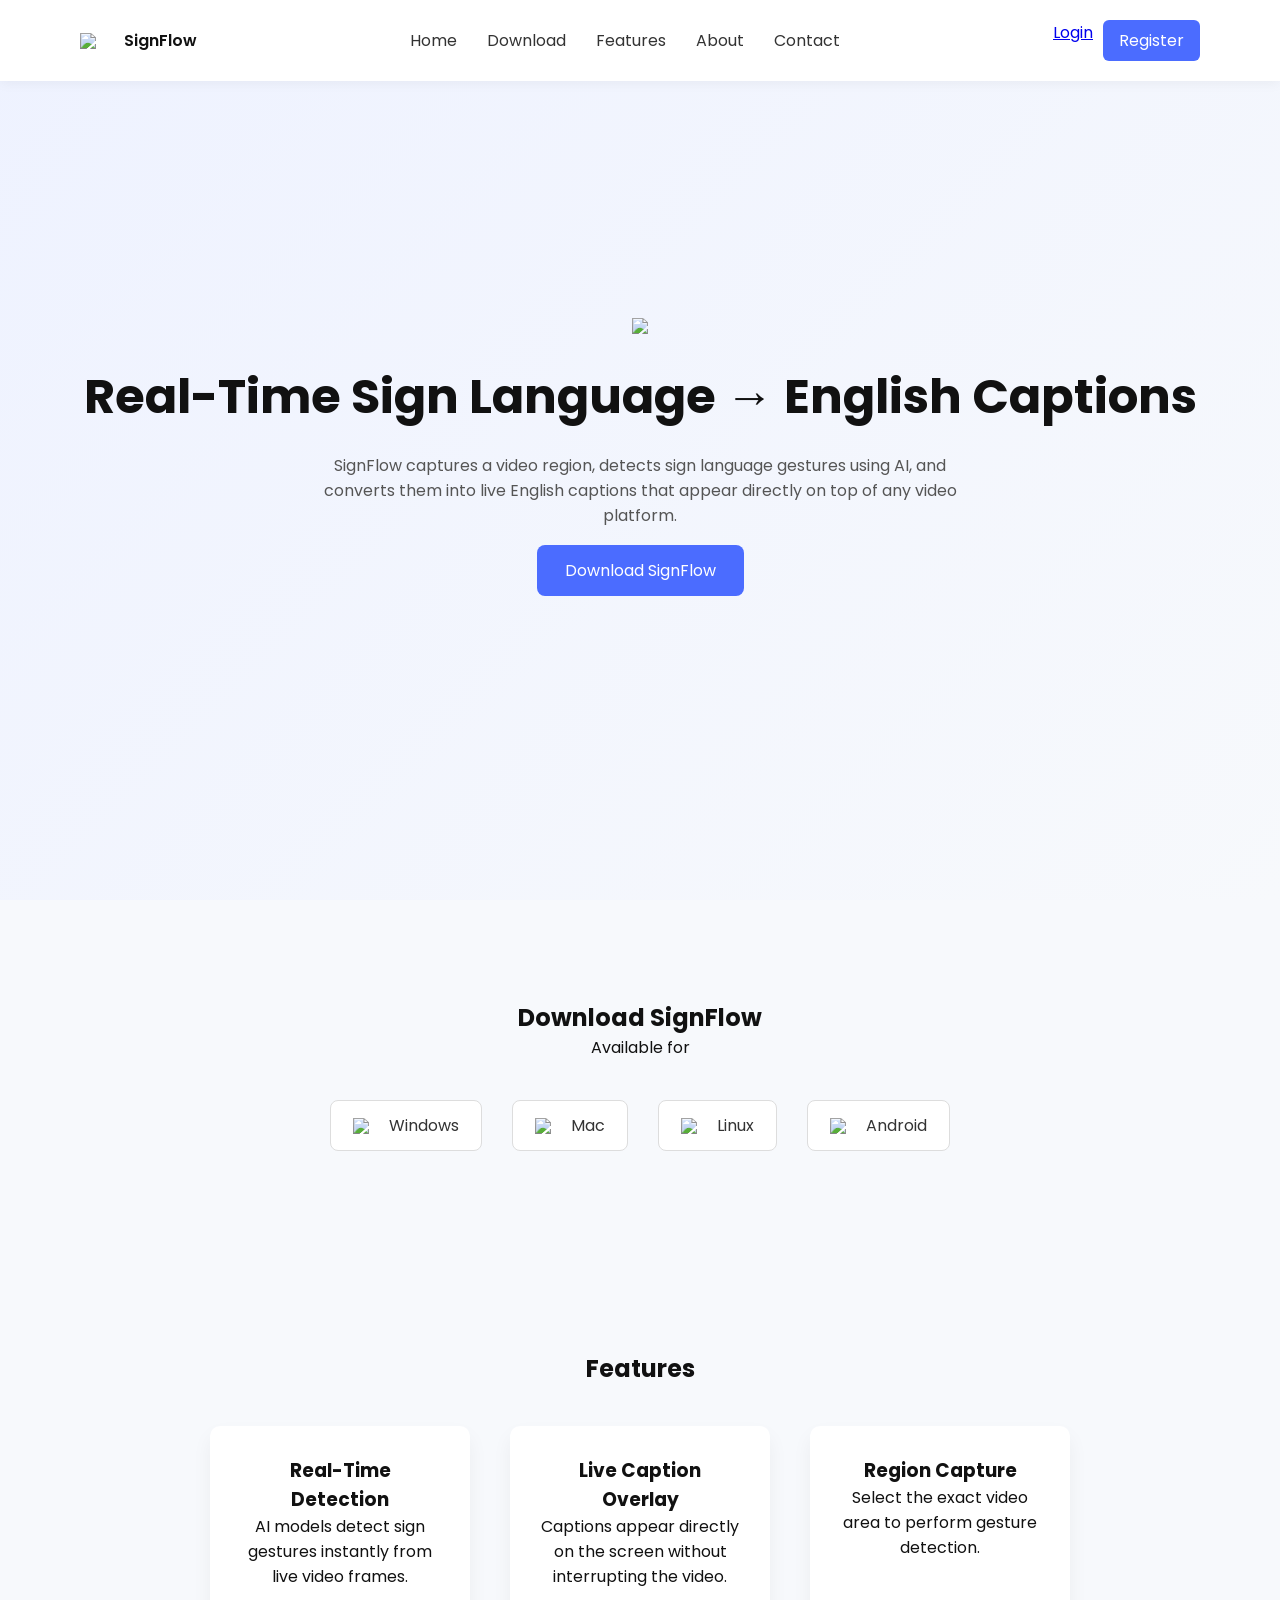
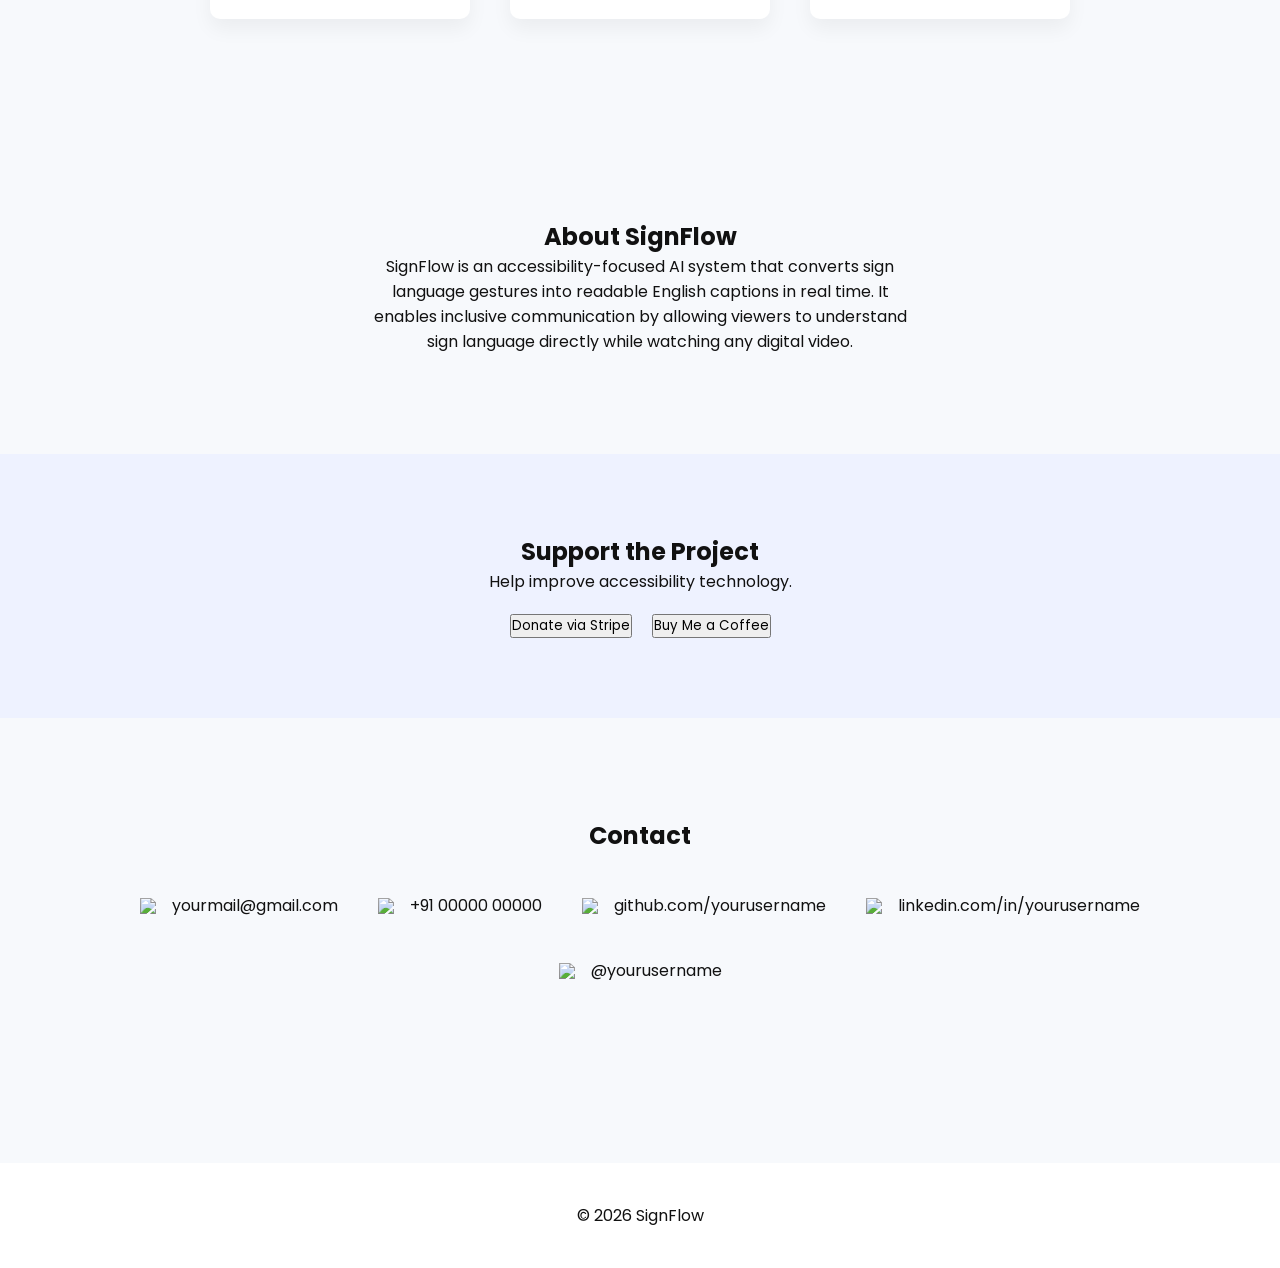
==== commit 872be428: "enhanced spacing" ====
--- a/index.html
+++ b/index.html
@@ -10,6 +10,9 @@
 
 <link rel="stylesheet" href="style.css">
 
+<link rel="preconnect" href="https://fonts.googleapis.com">
+<link href="https://fonts.googleapis.com/css2?family=Poppins:wght@300;400;600;700&display=swap" rel="stylesheet">
+
 </head>
 
 <body>
@@ -17,22 +20,26 @@
 <nav class="navbar">
 
 <div class="logo-container">
-<img src="assets/signflow-logo.png" class="logo-img">
-<span class="logo-text">SignFlow</span>
+<img src="assets/signflow-logo.png" class="logo">
+<span>SignFlow</span>
 </div>
 
 <ul class="nav-links">
+
 <li><a href="#home">Home</a></li>
 <li><a href="#download">Download</a></li>
 <li><a href="#features">Features</a></li>
 <li><a href="#about">About</a></li>
-<li><a href="#donate">Donate</a></li>
 <li><a href="#contact">Contact</a></li>
+
 </ul>
 
-<div class="auth-buttons">
+<div class="nav-auth">
+
 <a href="login.html">Login</a>
+
 <a class="register-btn" href="login.html">Register</a>
+
 </div>
 
 </nav>
@@ -41,48 +48,51 @@
 
 <section id="home" class="hero">
 
+<div class="hero-content">
+
 <img src="assets/signflow-logo.png" class="hero-logo">
 
 <h1>Real-Time Sign Language → English Captions</h1>
 
 <p>
 SignFlow captures a video region, detects sign language gestures using AI,
-and converts them into live captions displayed on any video platform.
-</p>
-
-<a class="cta" href="#download">Download SignFlow</a>
-
-</section>
-
-
-
-<!-- DOWNLOAD SECTION -->
+and converts them into live English captions that appear directly
+on top of any video platform.
+</p>
+
+<a href="#download" class="cta-btn">Download SignFlow</a>
+
+</div>
+
+</section>
+
+
 
 <section id="download" class="download-section">
 
 <h2>Download SignFlow</h2>
 
-<p class="subtitle">Choose your platform</p>
-
-<div class="download-row">
-
-<a class="download-btn">
-<img src="https://cdn.simpleicons.org/windows/0078D6">
+<p class="subtitle">Available for</p>
+
+<div class="platform-row">
+
+<a class="download-btn">
+<img src="https://cdn.simpleicons.org/windows">
 <span>Windows</span>
 </a>
 
 <a class="download-btn">
-<img src="https://cdn.simpleicons.org/apple/000000">
+<img src="https://cdn.simpleicons.org/apple">
 <span>Mac</span>
 </a>
 
 <a class="download-btn">
-<img src="https://cdn.simpleicons.org/linux/FCC624">
+<img src="https://cdn.simpleicons.org/linux">
 <span>Linux</span>
 </a>
 
 <a class="download-btn">
-<img src="https://cdn.simpleicons.org/android/3DDC84">
+<img src="https://cdn.simpleicons.org/android">
 <span>Android</span>
 </a>
 
@@ -92,105 +102,113 @@
 
 
 
-<!-- FEATURES -->
-
-<section id="features" class="section">
+<section id="features" class="features-section">
 
 <h2>Features</h2>
 
-<div class="features">
-
-<div class="feature">
+<div class="features-grid">
+
+<div class="feature-card">
+
 <h3>Real-Time Detection</h3>
-<p>Detect sign language gestures instantly.</p>
-</div>
-
-<div class="feature">
+
+<p>
+AI models detect sign gestures instantly from live video frames.
+</p>
+
+</div>
+
+<div class="feature-card">
+
 <h3>Live Caption Overlay</h3>
-<p>Captions appear directly on the video.</p>
-</div>
-
-<div class="feature">
+
+<p>
+Captions appear directly on the screen without interrupting the video.
+</p>
+
+</div>
+
+<div class="feature-card">
+
 <h3>Region Capture</h3>
-<p>Select the video area for detection.</p>
-</div>
-
-</div>
-
-</section>
-
-
-
-<section id="about" class="section">
+
+<p>
+Select the exact video area to perform gesture detection.
+</p>
+
+</div>
+
+</div>
+
+</section>
+
+
+
+<section id="about" class="about-section">
 
 <h2>About SignFlow</h2>
 
 <p>
-SignFlow is an accessibility project designed to convert sign language
-gestures into readable English captions in real time.
-</p>
-
-</section>
-
-
-
-<section id="donate" class="section">
-
-<h2>Support SignFlow</h2>
+SignFlow is an accessibility-focused AI system that converts
+sign language gestures into readable English captions in real time.
+
+It enables inclusive communication by allowing viewers to
+understand sign language directly while watching any digital video.
+</p>
+
+</section>
+
+
+
+<section class="donate-section">
+
+<h2>Support the Project</h2>
+
+<p>
+Help improve accessibility technology.
+</p>
+
+<div class="donate-buttons">
 
 <button>Donate via Stripe</button>
-<button>Buy Me A Coffee</button>
-
-</section>
-
-
-
-<!-- CONTACT SECTION -->
-
-<section id="contact" class="section contact-section">
+
+<button>Buy Me a Coffee</button>
+
+</div>
+
+</section>
+
+
+
+<section id="contact" class="contact-section">
 
 <h2>Contact</h2>
 
-<div class="contact-info">
+<div class="contact-grid">
 
 <div class="contact-item">
 <img src="https://cdn.simpleicons.org/gmail">
-<div>
-<h4>Email</h4>
-<p>yourmail@gmail.com</p>
-</div>
+<span>yourmail@gmail.com</span>
 </div>
 
 <div class="contact-item">
 <img src="https://cdn.simpleicons.org/phone">
-<div>
-<h4>Phone</h4>
-<p>+91 00000 00000</p>
-</div>
+<span>+91 00000 00000</span>
 </div>
 
 <div class="contact-item">
 <img src="https://cdn.simpleicons.org/github">
-<div>
-<h4>GitHub</h4>
-<p>github.com/yourusername</p>
-</div>
+<span>github.com/yourusername</span>
 </div>
 
 <div class="contact-item">
 <img src="https://cdn.simpleicons.org/linkedin">
-<div>
-<h4>LinkedIn</h4>
-<p>linkedin.com/in/yourusername</p>
-</div>
+<span>linkedin.com/in/yourusername</span>
 </div>
 
 <div class="contact-item">
 <img src="https://cdn.simpleicons.org/instagram">
-<div>
-<h4>Instagram</h4>
-<p>@yourusername</p>
-</div>
+<span>@yourusername</span>
 </div>
 
 </div>
--- a/style.css
+++ b/style.css
@@ -2,12 +2,12 @@
 margin:0;
 padding:0;
 box-sizing:border-box;
-font-family:Arial;
+font-family:'Poppins',sans-serif;
 }
 
 body{
-background:#f8f9fb;
-color:#1b1b1b;
+background:#f7f9fc;
+color:#111;
 }
 
 /* NAVBAR */
@@ -21,34 +21,35 @@
 align-items:center;
 padding:20px 80px;
 background:white;
-box-shadow:0 2px 10px rgba(0,0,0,0.05);
+box-shadow:0 2px 12px rgba(0,0,0,0.05);
+z-index:1000;
 }
 
 .logo-container{
 display:flex;
 align-items:center;
 gap:10px;
-}
-
-.logo-img{
-width:32px;
-}
-
-.logo-text{
-font-size:22px;
-font-weight:bold;
-color:#4b6cff;
+font-weight:600;
+}
+
+.logo{
+width:34px;
 }
 
 .nav-links{
 display:flex;
-gap:25px;
+gap:30px;
 list-style:none;
 }
 
 .nav-links a{
 text-decoration:none;
 color:#333;
+}
+
+.nav-auth{
+display:flex;
+gap:10px;
 }
 
 .register-btn{
@@ -62,13 +63,19 @@
 /* HERO */
 
 .hero{
-padding:160px 80px 120px;
-text-align:center;
+height:100vh;
+display:flex;
+justify-content:center;
+align-items:center;
+text-align:center;
+padding:0 20px;
+background:linear-gradient(135deg,#eef2ff,#f7f9fc);
 }
 
 .hero-logo{
-width:80px;
+width:90px;
 margin-bottom:20px;
+animation:float 4s ease-in-out infinite;
 }
 
 .hero h1{
@@ -77,28 +84,38 @@
 }
 
 .hero p{
-max-width:600px;
+max-width:650px;
 margin:auto;
-color:#666;
 margin-bottom:30px;
-}
-
-.cta{
+color:#555;
+}
+
+.cta-btn{
 background:#4b6cff;
 color:white;
-padding:12px 26px;
-border-radius:6px;
-text-decoration:none;
+padding:14px 28px;
+border-radius:8px;
+text-decoration:none;
+}
+
+/* FLOAT ANIMATION */
+
+@keyframes float{
+
+0%{transform:translateY(0)}
+50%{transform:translateY(-10px)}
+100%{transform:translateY(0)}
+
 }
 
 /* DOWNLOAD */
 
 .download-section{
-text-align:center;
 padding:100px 40px;
-}
-
-.download-row{
+text-align:center;
+}
+
+.platform-row{
 display:flex;
 justify-content:center;
 gap:30px;
@@ -110,14 +127,13 @@
 display:flex;
 align-items:center;
 gap:12px;
-padding:12px 20px;
+padding:12px 22px;
+border:1px solid #ddd;
 border-radius:8px;
-border:1px solid #ddd;
 background:white;
 text-decoration:none;
 color:#333;
-font-weight:500;
-transition:0.2s;
+transition:0.3s;
 }
 
 .download-btn img{
@@ -127,17 +143,16 @@
 .download-btn:hover{
 background:#4b6cff;
 color:white;
-border-color:#4b6cff;
 }
 
 /* FEATURES */
 
-.section{
+.features-section{
 padding:100px 80px;
 text-align:center;
 }
 
-.features{
+.features-grid{
 display:flex;
 justify-content:center;
 gap:40px;
@@ -145,52 +160,73 @@
 flex-wrap:wrap;
 }
 
-.feature{
+.feature-card{
 background:white;
 padding:30px;
 border-radius:10px;
-box-shadow:0 8px 20px rgba(0,0,0,0.05);
-max-width:250px;
+box-shadow:0 10px 20px rgba(0,0,0,0.05);
+max-width:260px;
+transition:0.3s;
+}
+
+.feature-card:hover{
+transform:translateY(-8px);
+}
+
+/* ABOUT */
+
+.about-section{
+padding:100px 80px;
+text-align:center;
+max-width:700px;
+margin:auto;
+}
+
+/* DONATE */
+
+.donate-section{
+text-align:center;
+padding:80px;
+background:#eef2ff;
+}
+
+.donate-buttons{
+margin-top:20px;
+display:flex;
+gap:20px;
+justify-content:center;
 }
 
 /* CONTACT */
 
 .contact-section{
-background:white;
-}
-
-.contact-info{
-max-width:600px;
-margin:auto;
+padding:100px 80px;
+text-align:center;
+}
+
+.contact-grid{
+display:flex;
+justify-content:center;
+gap:40px;
 margin-top:40px;
-display:flex;
-flex-direction:column;
-gap:20px;
+flex-wrap:wrap;
 }
 
 .contact-item{
 display:flex;
 align-items:center;
-gap:16px;
-padding:16px;
-border-bottom:1px solid #eee;
+gap:10px;
 }
 
 .contact-item img{
-width:24px;
-}
-
-.contact-item h4{
-font-size:16px;
-}
-
-.contact-item p{
-color:#666;
-}
+width:22px;
+}
+
+/* FOOTER */
 
 footer{
 text-align:center;
 padding:40px;
 background:white;
-margin-top:60px;
+margin-top:80px;
 }
